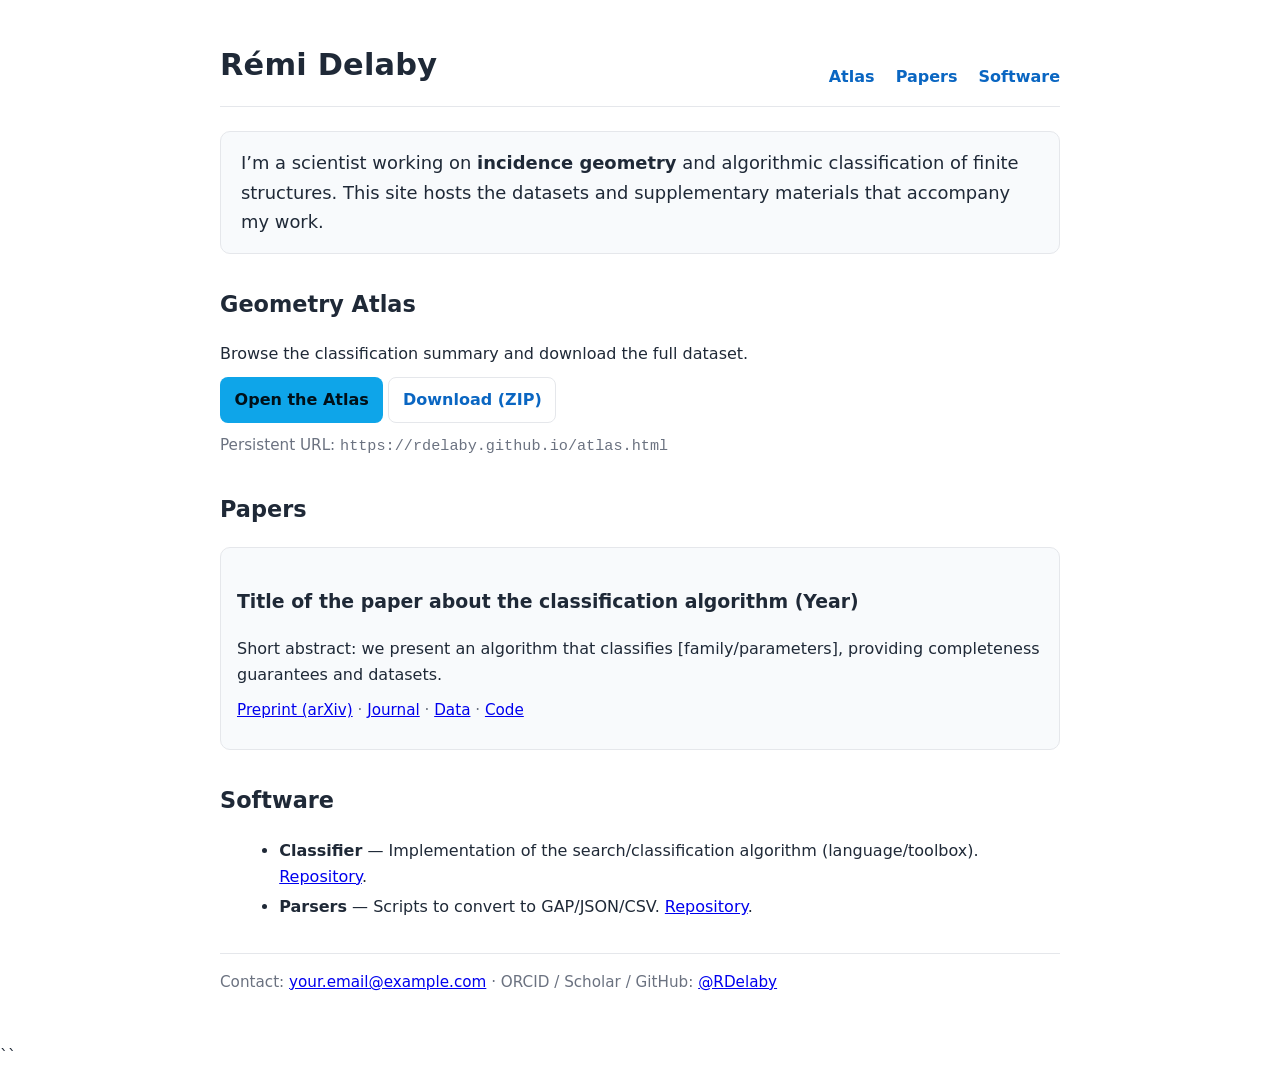
==== index.html @ acf22986 "Revamp index.html with new structure and content" ====
<!DOCTYPE html>
<html lang="en">
<head>
  <meta charset="utf-8"/>
  <meta name="viewport" content="width=device-width,initial-scale=1"/>
  <title>Rémi Delaby — Incidence Geometry</title>
  <meta name="description" content="Incidence geometry, classification algorithms, and datasets.">
  <link rel="stylesheet" href="assets/styles.css"/>
</head>
<body>
  <div class="container">
    <header class="header">
      <h1 class="title">Rémi Delaby</h1>
      <nav>
        <a href="./atlas.html">Atlas</a>
        <a href="#papers">Papers</a>
        <a href="#software">Software</a>
        <!-- <a href="/CV.pdf">CV</a> -->
      </nav>
    </header>

    <p class="lead">
      I’m a scientist working on <strong>incidence geometry</strong> and algorithmic classification of finite structures.
      This site hosts the datasets and supplementary materials that accompany my work.
    </p>

    <section id="highlight">
      <h2>Geometry Atlas</h2>
      <p>Browse the classification summary and download the full dataset.</p>
      <p>
        <a class="btn" href="./atlas.html">Open the Atlas</a>
        <a class="btn ghost" href="./data/atlas.zip">Download (ZIP)</a>
      </p>
      <p class="meta">Persistent URL: <code>https://rdelaby.github.io/atlas.html</code></p>
    </section>

    <section id="papers">
      <h2>Papers</h2>

      <!-- Example entry; replace with your own -->
      <div class="card">
        <h3>Title of the paper about the classification algorithm (Year)</h3>
        <p>
          Short abstract: we present an algorithm that classifies [family/parameters], providing completeness guarantees and datasets.
        </p>
        <p class="meta">
          <a href="#">Preprint (arXiv)</a> ·
          <a href="#">Journal</a> ·
          <a href="./data/atlas.zip">Data</a> ·
          <a href="#">Code</a>
        </p>
      </div>
    </section>

    <section id="software">
      <h2>Software</h2>
      <ul>
        <li><strong>Classifier</strong> — Implementation of the search/classification algorithm (language/toolbox). <a href="#">Repository</a>.</li>
        <li><strong>Parsers</strong> — Scripts to convert to GAP/JSON/CSV. <a href="#">Repository</a>.</li>
      </ul>
    </section>

    <footer class="footer">
      <span>Contact: <a href="mailto:your.email@example.com">your.email@example.com</a></span>
      · <span>ORCID / Scholar / GitHub: <a href="https://github.com/RDelaby">@RDelaby</a></span>
    </footer>
  </div>
</body>
</html>
``
---- assets/styles.css ----
/* Minimal, typography-first academic style with dark-mode support */

:root{
  --fg:#1f2937;
  --bg:#ffffff;
  --muted:#6b7280;
  --link:#0a66c2;
  --accent:#0ea5e9;
  --card:#f8fafc;
  --border:#e5e7eb;
}

@media (prefers-color-scheme: dark){
  :root{
    --fg:#e5e7eb;
    --bg:#0b1020;
    --muted:#94a3b8;
    --link:#7dd3fc;
    --accent:#38bdf8;
    --card:#0f172a;
    --border:#1e293b;
  }
}

* { box-sizing:border-box; }
html, body { margin:0; padding:0; }
body {
  font-family: system-ui, -apple-system, Segoe UI, Roboto, "Helvetica Neue", Arial, "Noto Sans", "Liberation Sans", Ubuntu, Cantarell, "Fira Sans", "Droid Sans", sans-serif;
  color:var(--fg);
  background:var(--bg);
  line-height:1.65;
}

.container {
  max-width: 880px;
  margin: 0 auto;
  padding: 2.5rem 1.25rem 3rem;
}

.header {
  display:flex; gap:1rem; align-items:flex-end; justify-content:space-between;
  border-bottom:1px solid var(--border); padding-bottom:1rem; margin-bottom:1.5rem;
}
.header .title { margin:0; font-size:1.9rem; letter-spacing:0.2px; }
.header nav a {
  color:var(--link); text-decoration:none; margin-left:1rem; font-weight:600;
}
.header nav a:hover { text-decoration:underline; }

.lead {
  font-size:1.12rem; color:var(--fg);
  background:var(--card); border:1px solid var(--border);
  padding:1rem 1.25rem; border-radius:10px;
}

h2 { margin-top:2rem; font-size:1.4rem; }
h3 { margin-top:1.4rem; font-size:1.18rem; }
p { margin:0.6rem 0; color:var(--fg); }

ul { margin:0.4rem 0 1.2rem 1.2rem; }
li { margin:0.25rem 0; }

.meta { color:var(--muted); font-size:0.95rem; }

.btn {
  display:inline-block; background:var(--accent); color:#001018; font-weight:700;
  padding:0.55rem 0.85rem; border-radius:8px; text-decoration:none; border:1px solid transparent;
}
.btn:hover { filter:brightness(1.05); }
.btn.ghost {
  background:transparent; border:1px solid var(--border); color:var(--link); font-weight:600;
}

.card {
  background:var(--card); border:1px solid var(--border);
  border-radius:10px; padding:1rem; margin:0.75rem 0;
}

.footer {
  margin-top:2rem; padding-top:1rem; border-top:1px solid var(--border); color:var(--muted); font-size:0.95rem;
}
``
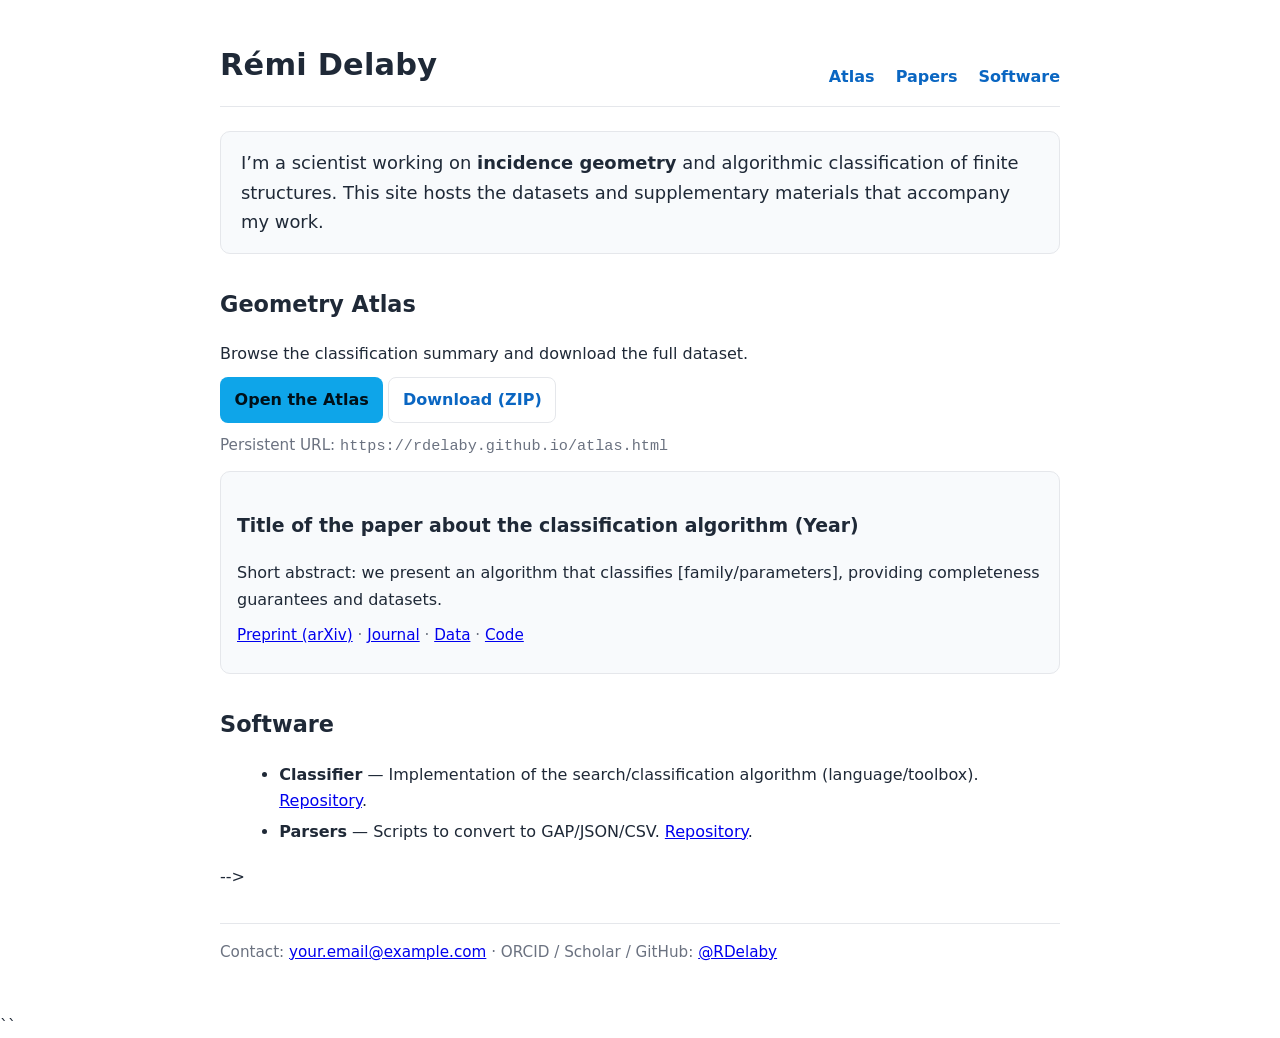
==== commit f5c0089b: "Remove commented-out papers section from index.html Removed commented-out section for papers." ====
--- a/index.html
+++ b/index.html
@@ -33,7 +33,7 @@
       </p>
       <p class="meta">Persistent URL: <code>https://rdelaby.github.io/atlas.html</code></p>
     </section>
-
+<!--
     <section id="papers">
       <h2>Papers</h2>
 
@@ -59,7 +59,7 @@
         <li><strong>Parsers</strong> — Scripts to convert to GAP/JSON/CSV. <a href="#">Repository</a>.</li>
       </ul>
     </section>
-
+-->
     <footer class="footer">
       <span>Contact: <a href="mailto:your.email@example.com">your.email@example.com</a></span>
       · <span>ORCID / Scholar / GitHub: <a href="https://github.com/RDelaby">@RDelaby</a></span>
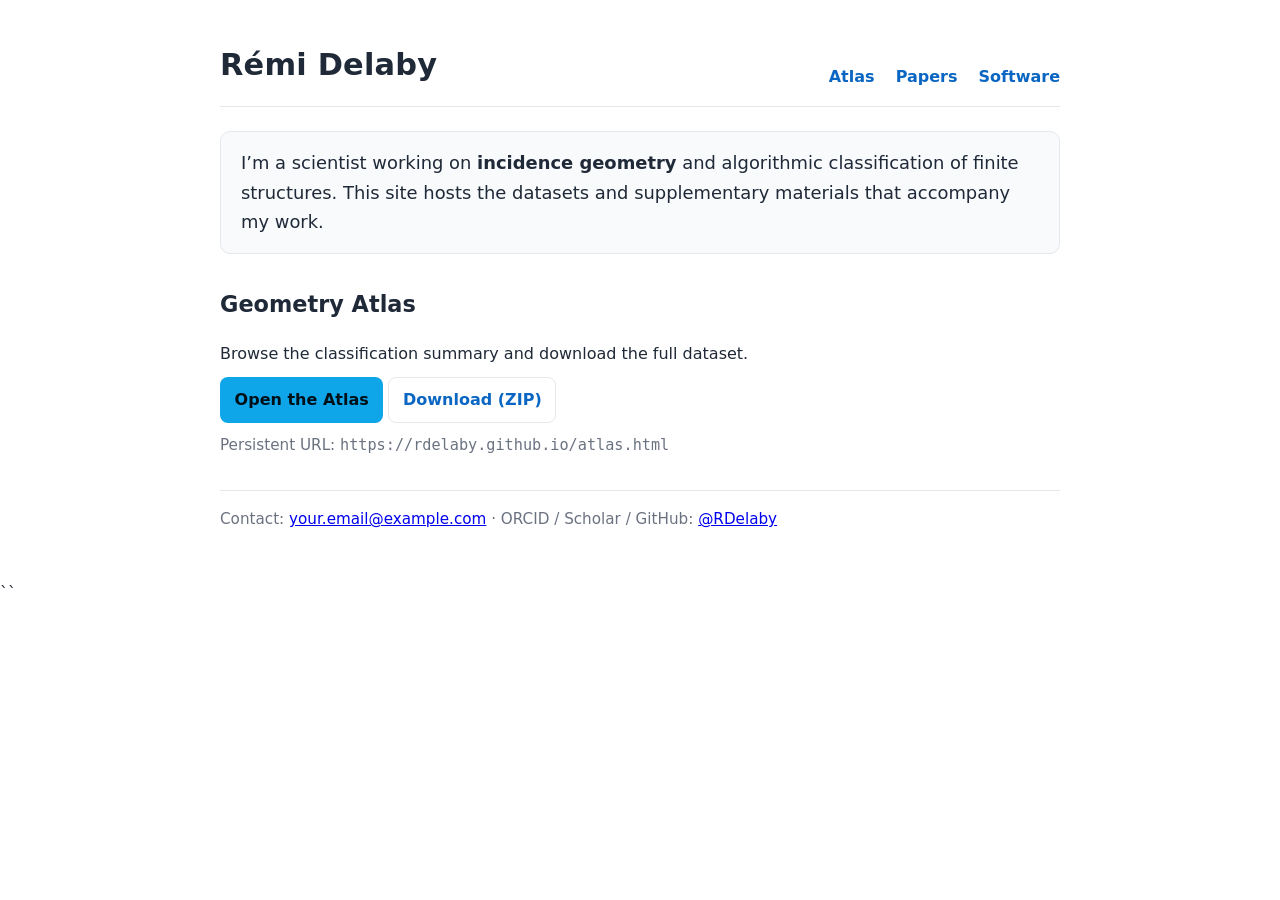
==== commit 4b9d4628: "Remove example comment from papers section Removed example comment for paper entry." ====
--- a/index.html
+++ b/index.html
@@ -37,7 +37,6 @@
     <section id="papers">
       <h2>Papers</h2>
 
-      <!-- Example entry; replace with your own -->
       <div class="card">
         <h3>Title of the paper about the classification algorithm (Year)</h3>
         <p>
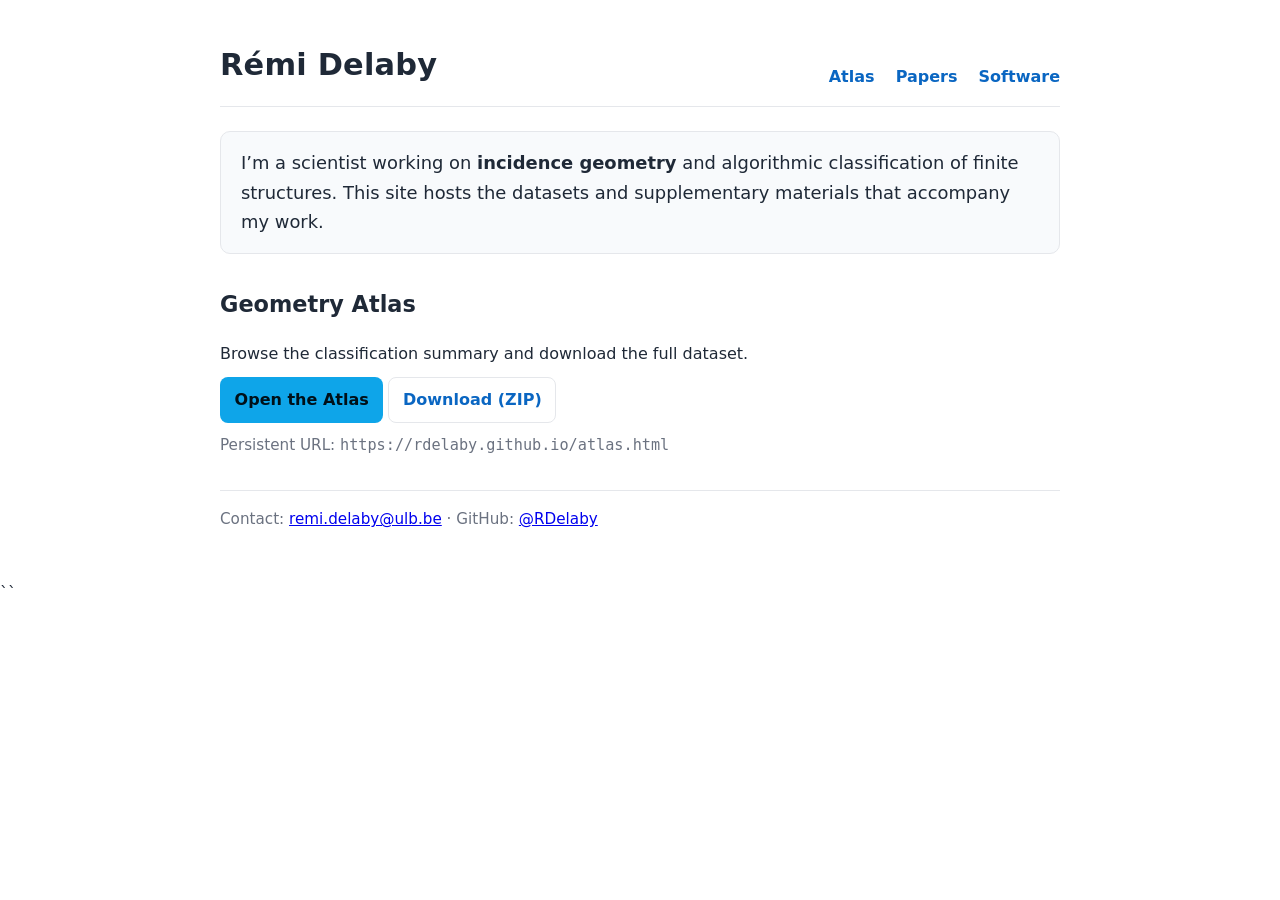
==== commit 1ff41ae4: "Update contact email in footer" ====
--- a/index.html
+++ b/index.html
@@ -60,8 +60,8 @@
     </section>
 -->
     <footer class="footer">
-      <span>Contact: <a href="mailto:your.email@example.com">your.email@example.com</a></span>
-      · <span>ORCID / Scholar / GitHub: <a href="https://github.com/RDelaby">@RDelaby</a></span>
+      <span>Contact: <a href="mailto:remi.delaby@ulb.be">remi.delaby@ulb.be</a></span>
+      · <span>GitHub: <a href="https://github.com/RDelaby">@RDelaby</a></span>
     </footer>
   </div>
 </body>
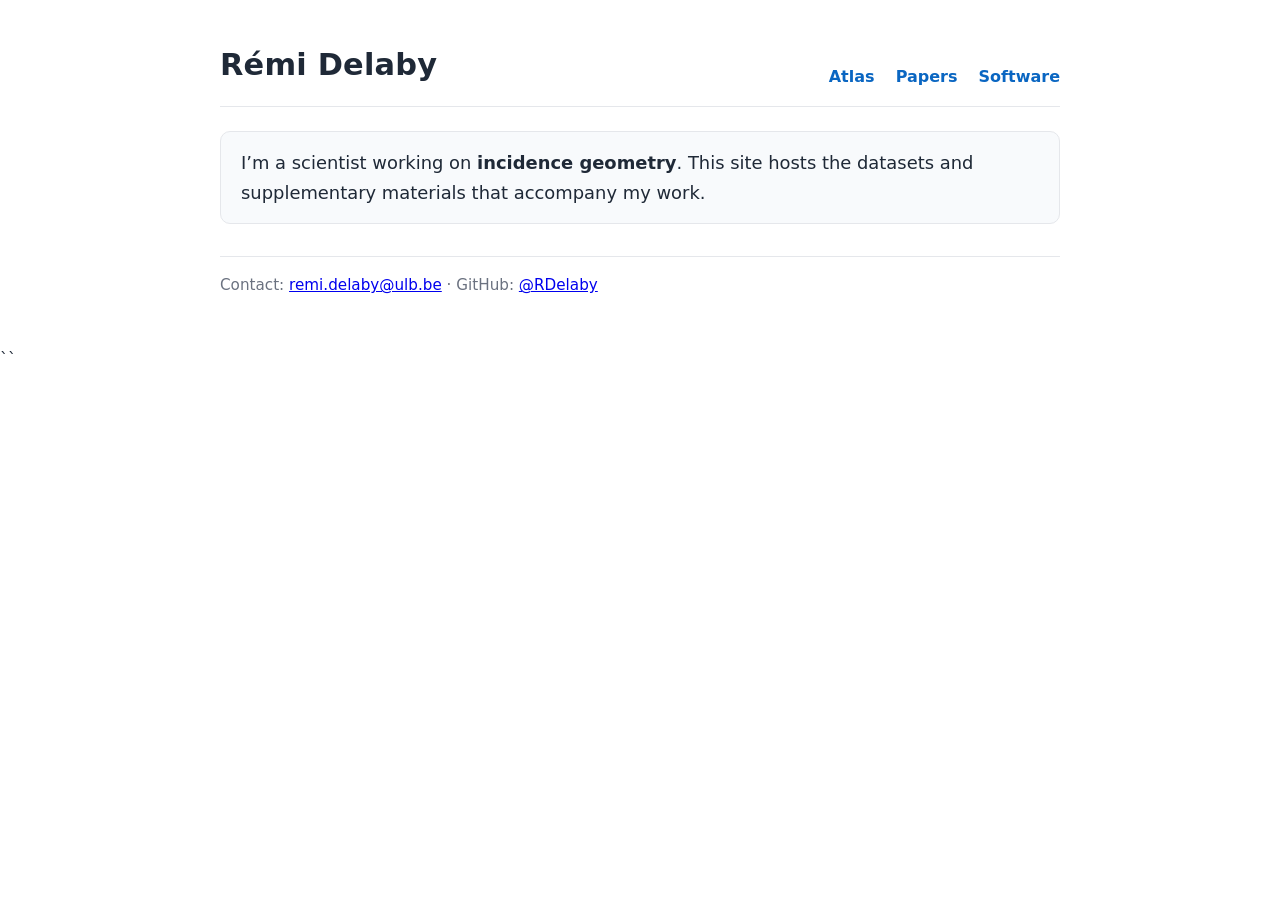
==== commit 24a7f0eb: "Update index.html" ====
--- a/index.html
+++ b/index.html
@@ -20,19 +20,9 @@
     </header>
 
     <p class="lead">
-      I’m a scientist working on <strong>incidence geometry</strong> and algorithmic classification of finite structures.
-      This site hosts the datasets and supplementary materials that accompany my work.
+      I’m a scientist working on <strong>incidence geometry</strong>. This site hosts the datasets and supplementary materials that accompany my work.
     </p>
-
-    <section id="highlight">
-      <h2>Geometry Atlas</h2>
-      <p>Browse the classification summary and download the full dataset.</p>
-      <p>
-        <a class="btn" href="./atlas.html">Open the Atlas</a>
-        <a class="btn ghost" href="./data/atlas.zip">Download (ZIP)</a>
-      </p>
-      <p class="meta">Persistent URL: <code>https://rdelaby.github.io/atlas.html</code></p>
-    </section>
+    
 <!--
     <section id="papers">
       <h2>Papers</h2>
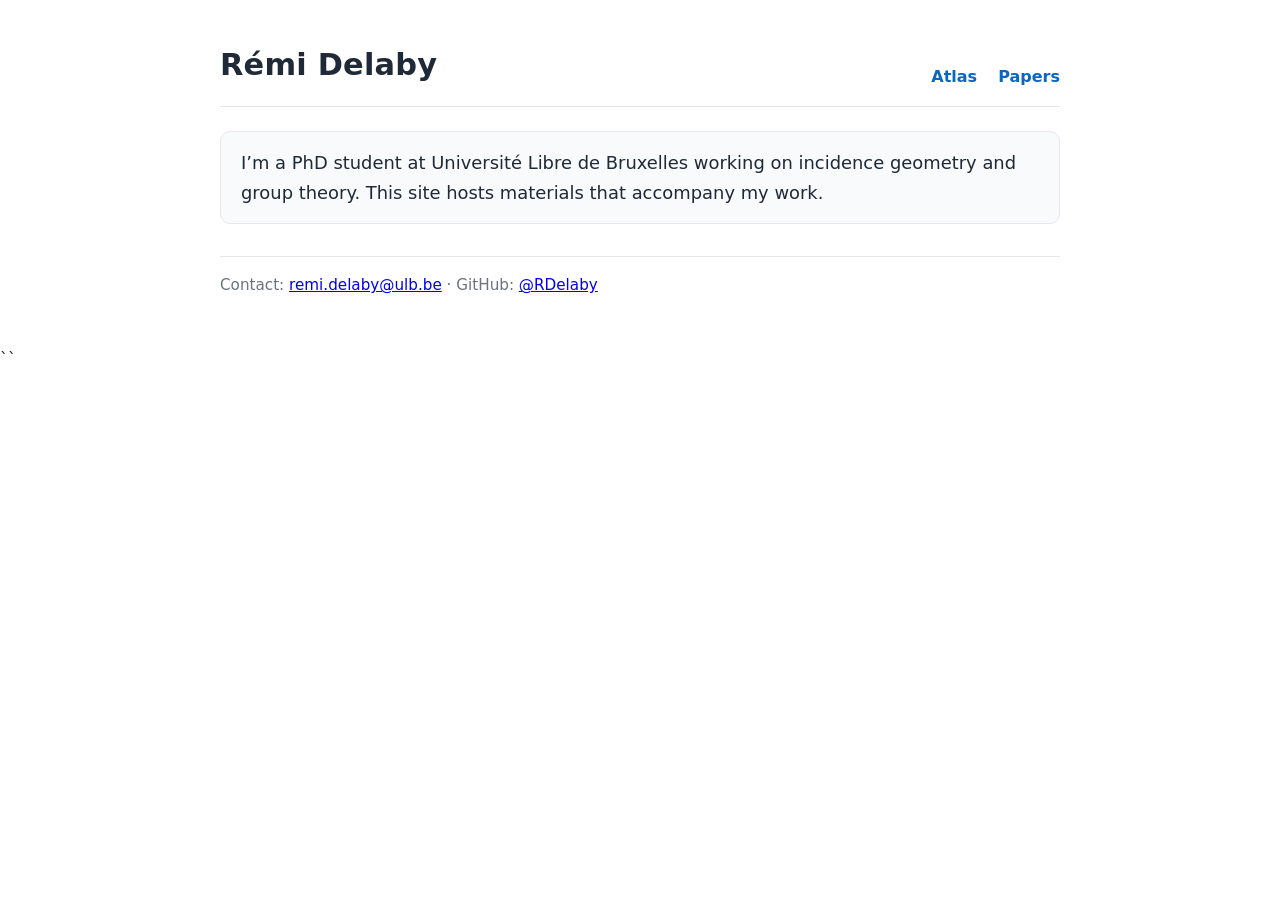
==== commit eb3d9a2a: "Update index.html" ====
--- a/index.html
+++ b/index.html
@@ -14,13 +14,12 @@
       <nav>
         <a href="./atlas.html">Atlas</a>
         <a href="#papers">Papers</a>
-        <a href="#software">Software</a>
         <!-- <a href="/CV.pdf">CV</a> -->
       </nav>
     </header>
 
     <p class="lead">
-      I’m a scientist working on <strong>incidence geometry</strong>. This site hosts the datasets and supplementary materials that accompany my work.
+      I’m a PhD student at Université Libre de Bruxelles working on incidence geometry and group theory. This site hosts materials that accompany my work.
     </p>
     
 <!--
--- a/assets/styles.css
+++ b/assets/styles.css
@@ -12,13 +12,13 @@
 
 @media (prefers-color-scheme: dark){
   :root{
-    --fg:#e5e7eb;
-    --bg:#0b1020;
-    --muted:#94a3b8;
-    --link:#7dd3fc;
-    --accent:#38bdf8;
-    --card:#0f172a;
-    --border:#1e293b;
+    --fg:#111;       /* darker text */
+    --bg:#f5f5f5;    /* bright background */
+    --muted:#555;
+    --link:#0366d6;
+    --accent:#007acc;
+    --card:#ffffff;
+    --border:#cccccc;
   }
 }
 
@@ -53,7 +53,28 @@
   padding:1rem 1.25rem; border-radius:10px;
 }
 
-h2 { margin-top:2rem; font-size:1.4rem; }
+h2 { 
+  margin-top: 2rem; 
+  font-size: 1.4rem; 
+}
+
+table {
+  width: 100%;
+  border-collapse: collapse;
+  table-layout: auto;
+  margin-top: 1rem;
+}
+
+table th,
+table td {
+  border: 1px solid var(--border);
+  padding: 0.5rem;
+}
+
+table thead th {
+  background: var(--card);
+  color: var(--fg);
+}
 h3 { margin-top:1.4rem; font-size:1.18rem; }
 p { margin:0.6rem 0; color:var(--fg); }
 
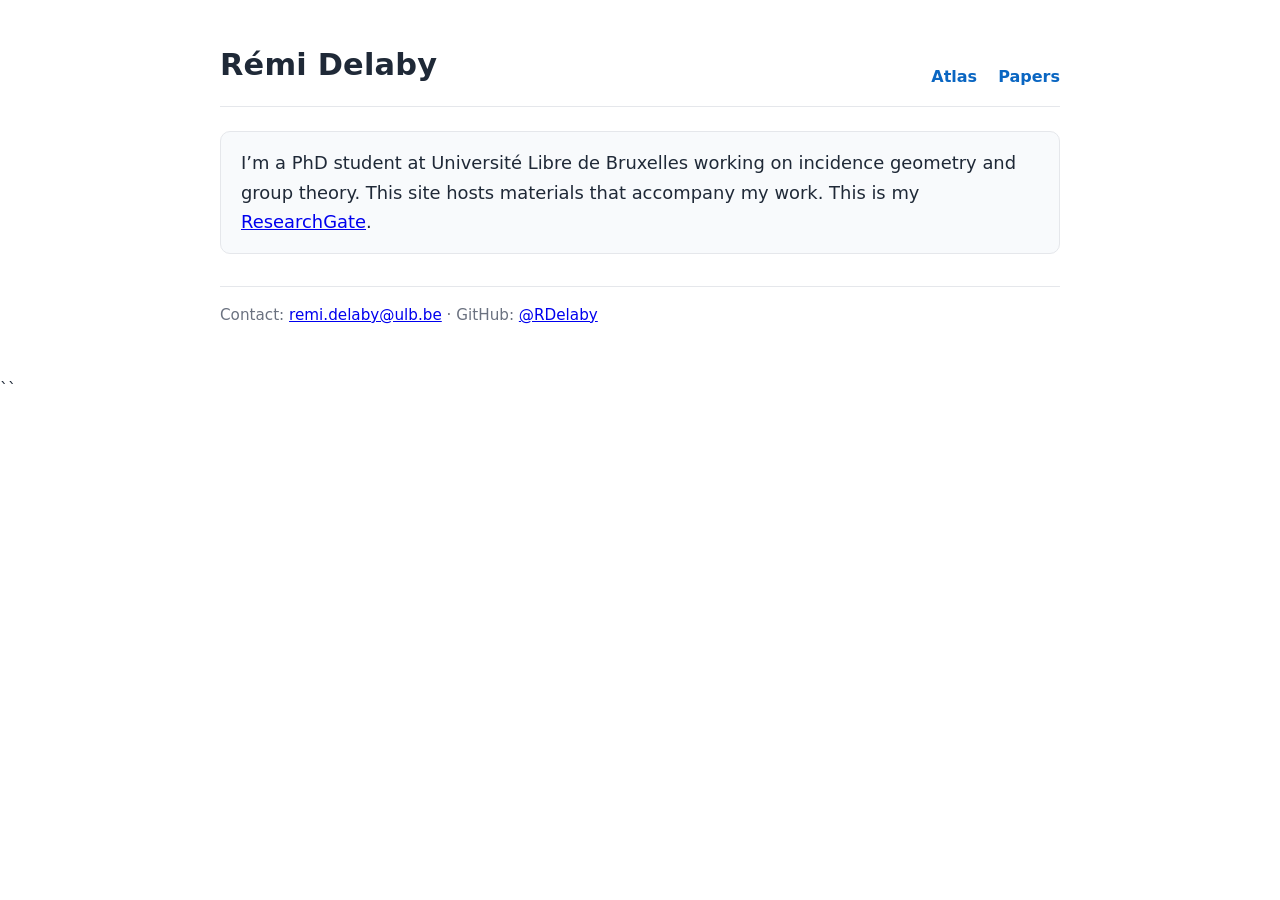
==== commit d841569c: "Update index.html" ====
--- a/index.html
+++ b/index.html
@@ -13,13 +13,14 @@
       <h1 class="title">Rémi Delaby</h1>
       <nav>
         <a href="./atlas.html">Atlas</a>
-        <a href="#papers">Papers</a>
+        <a href="./papers.html">Papers</a>
         <!-- <a href="/CV.pdf">CV</a> -->
       </nav>
     </header>
 
     <p class="lead">
-      I’m a PhD student at Université Libre de Bruxelles working on incidence geometry and group theory. This site hosts materials that accompany my work.
+      I’m a PhD student at Université Libre de Bruxelles working on incidence geometry and group theory. This site hosts materials that accompany my work. 
+      This is my <a href="https://www.researchgate.net/profile/Remi-Delaby">ResearchGate</a>.
     </p>
     
 <!--
